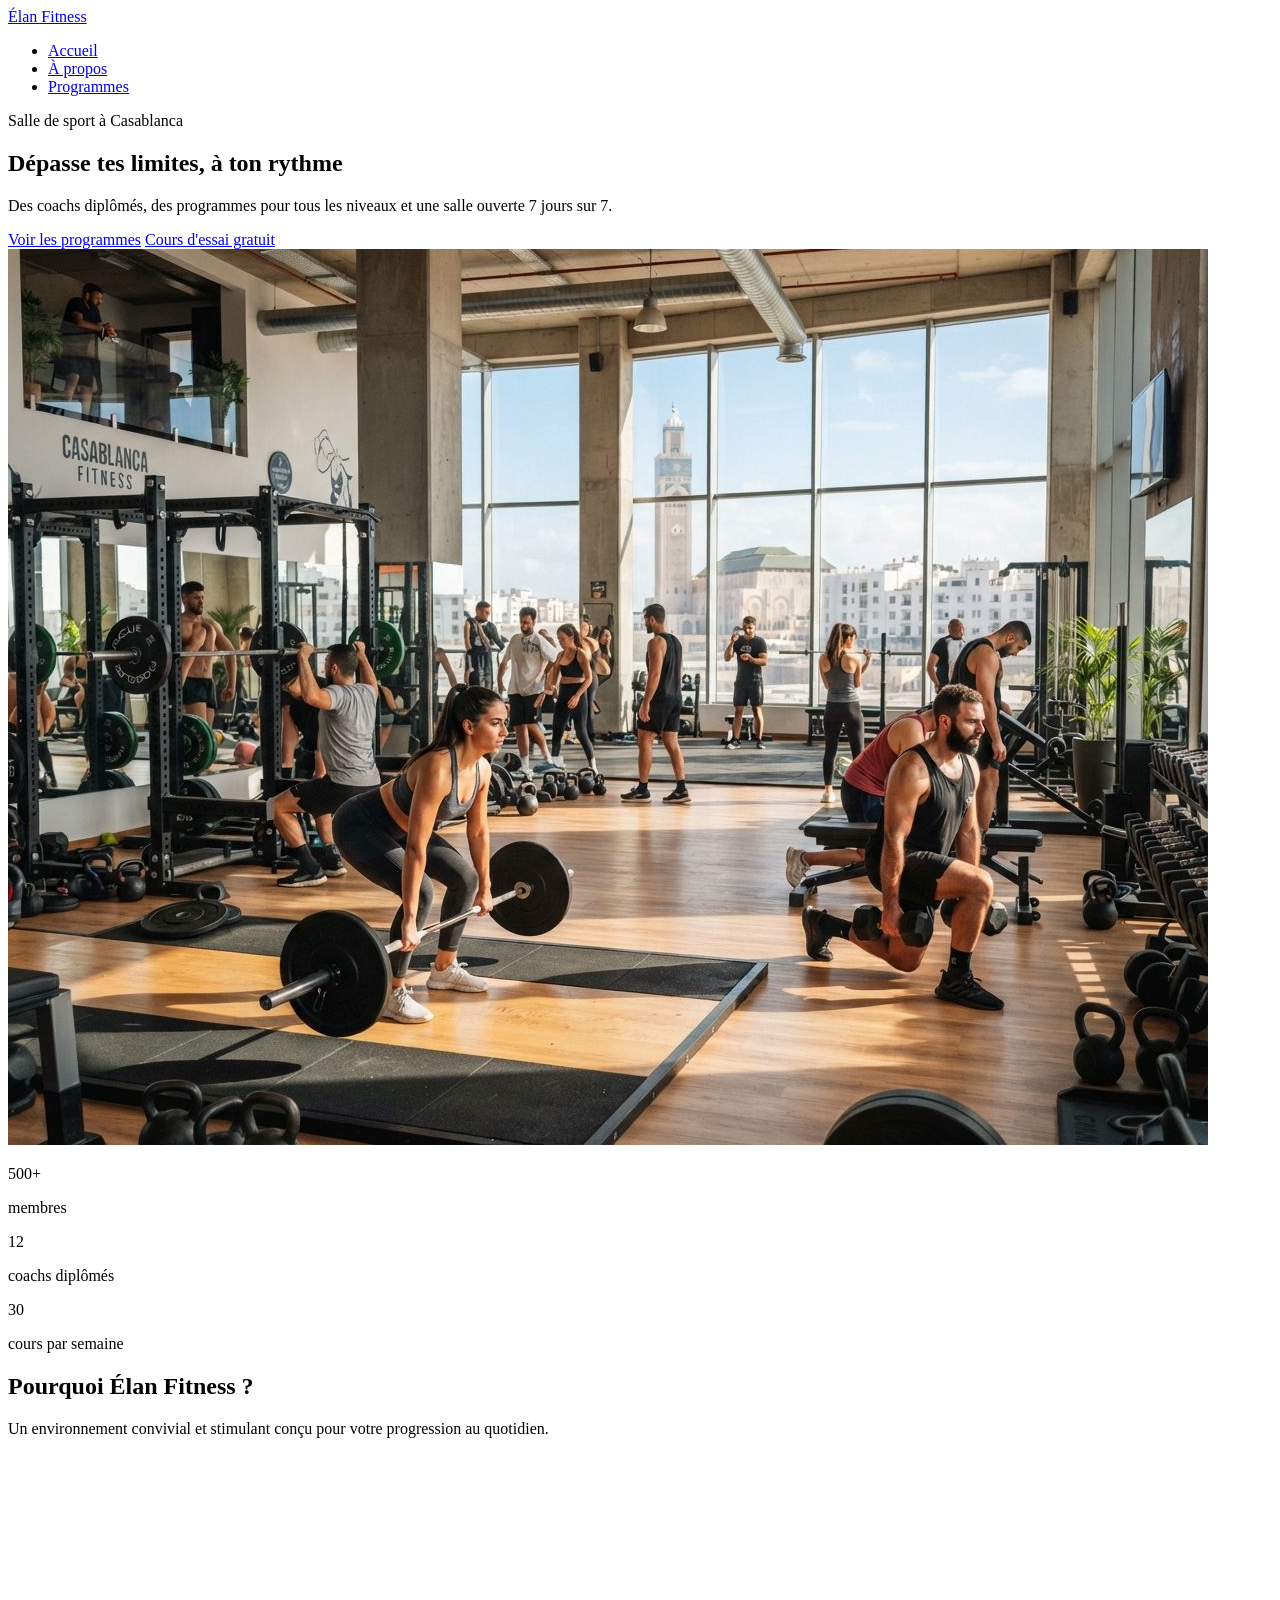
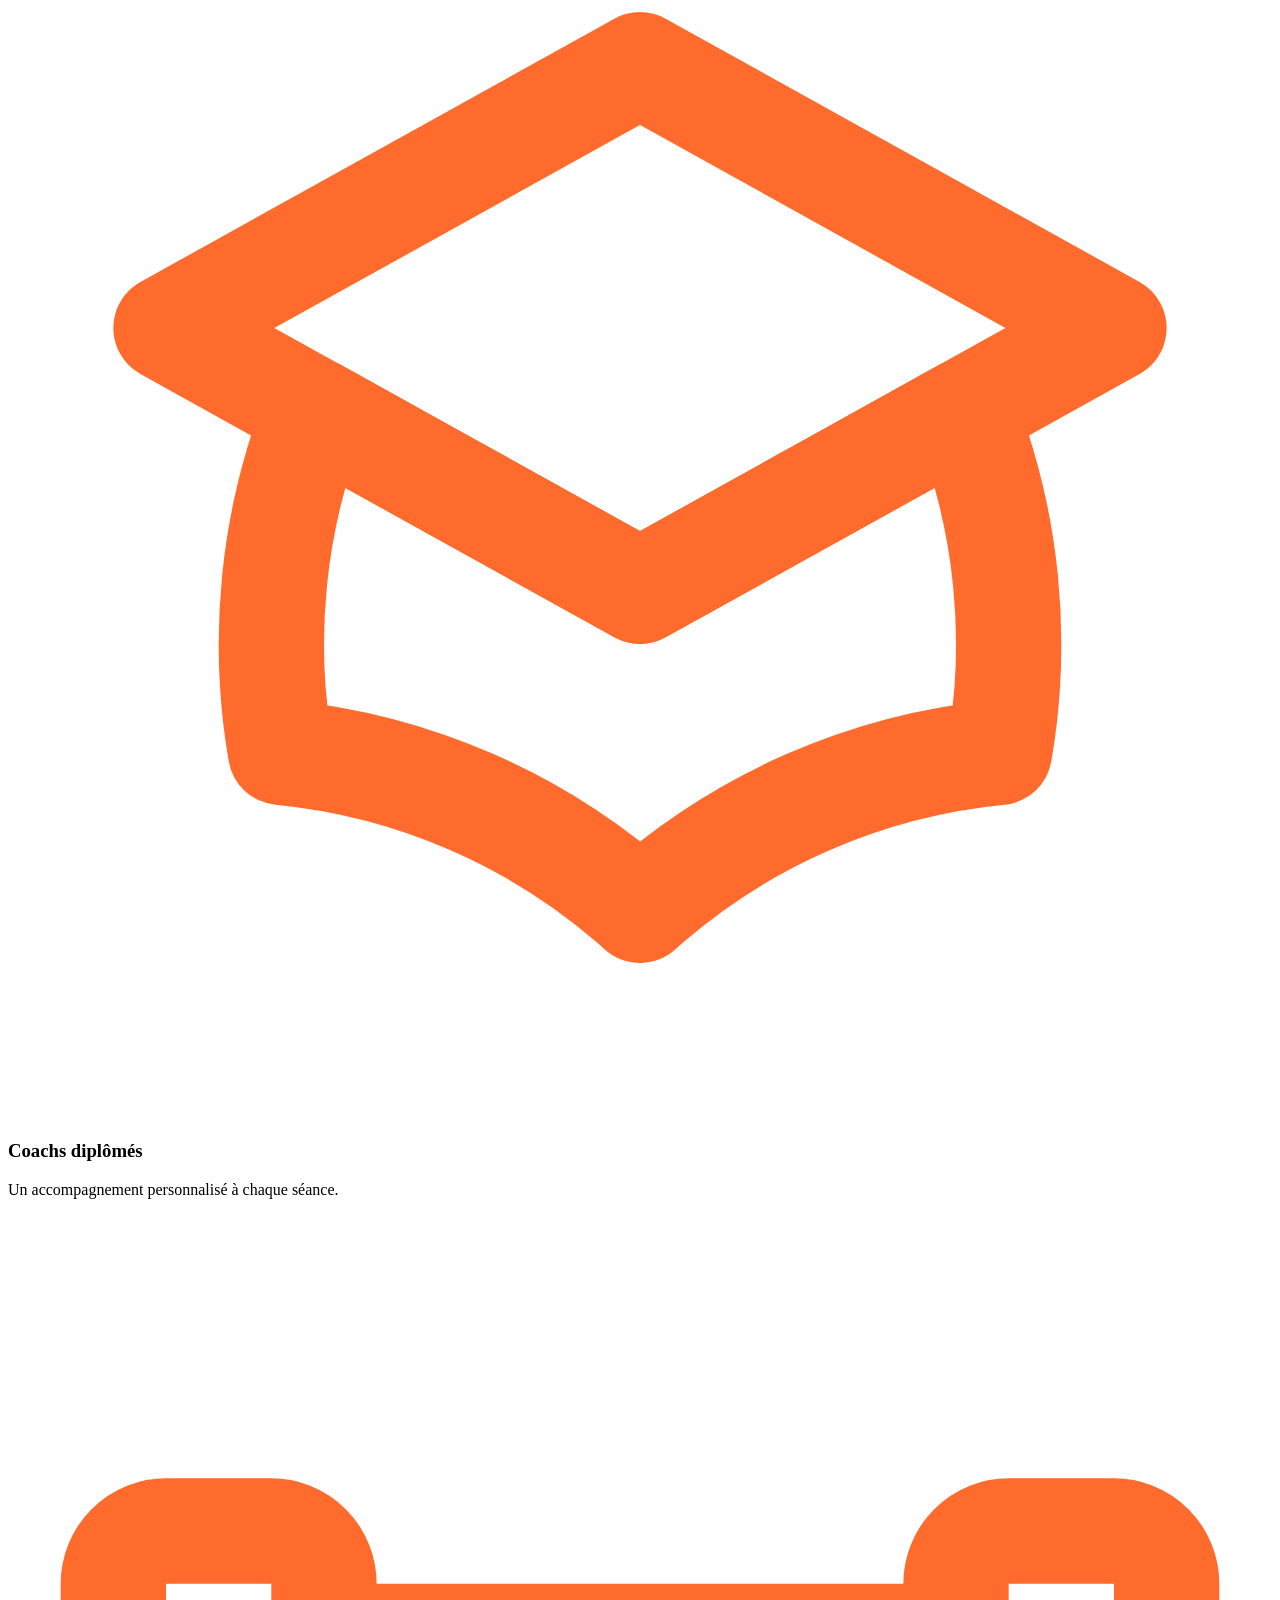
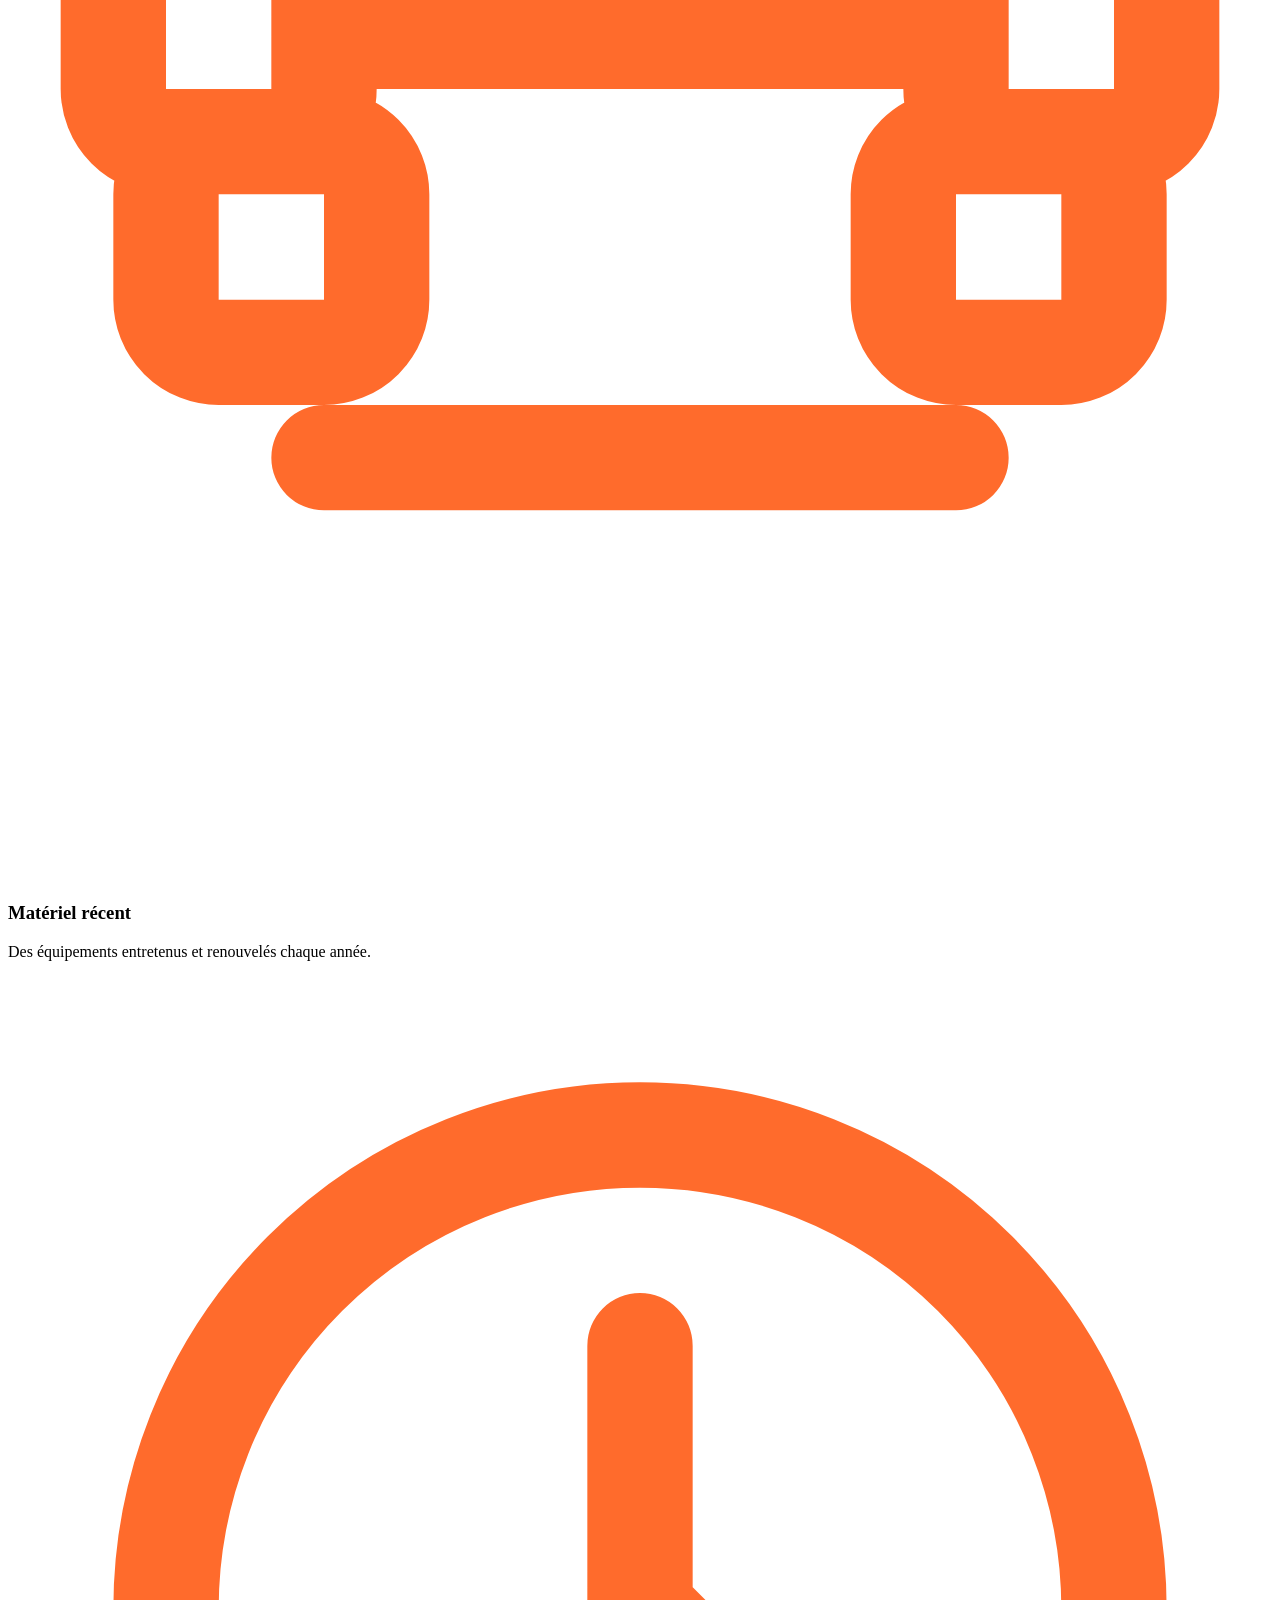
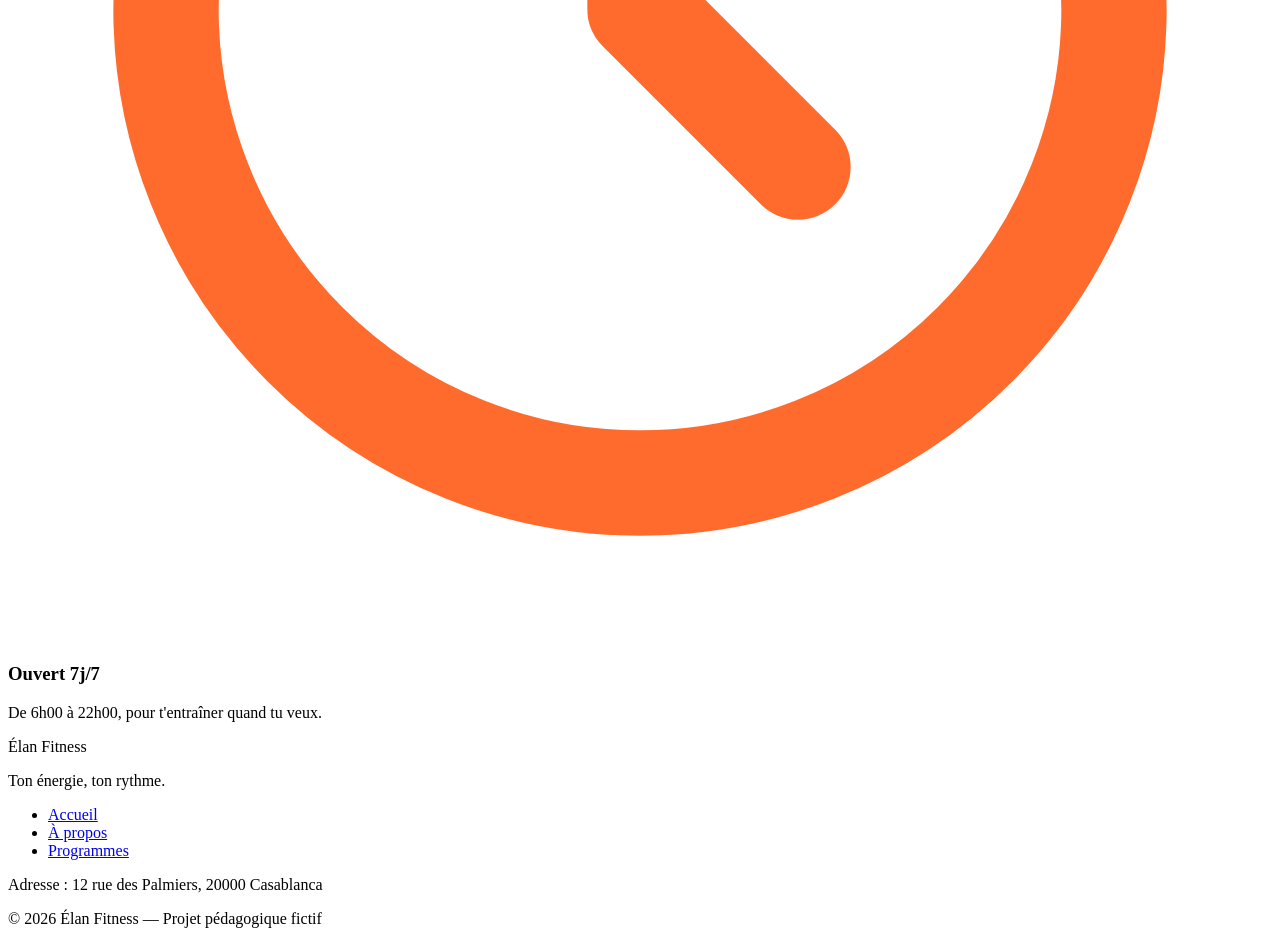
==== elan-fitness/index.html @ a911751b "feat: first push project brief elan-fitness to github" ====
<!DOCTYPE html>
<html lang="fr">

    <head>

        <meta charset="UTF-8">
        <meta name="viewport" content="width=device-width, initial-scale=1">
        <meta name="description" content="Élan Fitness, salle de sport à Casablanca : musculation, yoga, cardio et boxe fitness avec des coachs diplômés. Réservez votre cours d'essai gratuit.">

        <title>Élan Fitness | Salle de sport à Casablanca</title>

        <link rel="preconnect" href="https://fonts.googleapis.com">
        <link rel="preconnect" href="https://fonts.gstatic.com" crossorigin>
        <link href="https://fonts.googleapis.com/css2?family=Inter:wght@400;500;600&family=Poppins:wght@600;700;800&display=swap" rel="stylesheet">

        <link rel="stylesheet" href="style.css">

    </head>

    <body>

        <header class="en-tete">
            <div class="conteneur en-tete-contenu">
                <a href="index.html" class="logo">Élan Fitness</a>

                <nav aria-label="Navigation principale">
                <ul class="menu">
                    <li><a href="index.html" class="lien-actif">Accueil</a></li>
                    <li><a href="about.html">À propos</a></li>
                    <li><a href="programmes.html">Programmes</a></li>
                </ul>
                </nav>
            </div>
        </header>

        <main>

            <section id="accueil" class="hero">
                <div class="conteneur">

                <div class="hero-contenu">
                    <div class="hero-texte">
                    <p class="sur-titre">Salle de sport à Casablanca</p>
                    <h1>Dépasse tes limites, à ton rythme</h1>
                    <p class="hero-description">
                        Des coachs diplômés, des programmes pour tous les niveaux et une salle ouverte 7 jours sur 7.
                    </p>
                    <div class="boutons">
                        <a href="programmes.html" class="bouton bouton-principal">Voir les programmes</a>
                        <a href="#contact" class="bouton bouton-secondaire">Cours d'essai gratuit</a>
                    </div>
                    </div>

                    <img class="hero-image" src="img/hero.jpg" alt="Des personnes s'entraînent dans une salle de sport lumineuse à Casablanca">
                </div>

                <div class="chiffres">
                    <div class="chiffre">
                    <p class="chiffre-nombre">500+</p>
                    <p>membres</p>
                    </div>
                    <div class="chiffre">
                    <p class="chiffre-nombre">12</p>
                    <p>coachs diplômés</p>
                    </div>
                    <div class="chiffre">
                    <p class="chiffre-nombre">30</p>
                    <p>cours par semaine</p>
                    </div>
                </div>

                </div>
            </section>

            <section class="section section-blanche">
                <div class="conteneur">

                <div class="section-titre">
                    <h2>Pourquoi Élan Fitness ?</h2>
                    <p>Un environnement convivial et stimulant conçu pour votre progression au quotidien.</p>
                </div>

                <div class="cartes">
                    <article class="carte carte-avantage">
                    <div class="icone"><img src="img/icone-coach.svg" alt=""></div>
                    <h3>Coachs diplômés</h3>
                    <p>Un accompagnement personnalisé à chaque séance.</p>
                    </article>

                    <article class="carte carte-avantage">
                    <div class="icone"><img src="img/icone-materiel.svg" alt=""></div>
                    <h3>Matériel récent</h3>
                    <p>Des équipements entretenus et renouvelés chaque année.</p>
                    </article>

                    <article class="carte carte-avantage">
                    <div class="icone"><img src="img/icone-horloge.svg" alt=""></div>
                    <h3>Ouvert 7j/7</h3>
                    <p>De 6h00 à 22h00, pour t'entraîner quand tu veux.</p>
                    </article>
                </div>

                </div>
            </section>

        </main>

        <footer class="pied-de-page">
            <div class="conteneur">
    
                <div class="pied-haut">
                    <div>
                        <p class="logo logo-clair">Élan Fitness</p>
                        <p class="slogan">Ton énergie, ton rythme.</p>
                    </div>
    
                    <nav aria-label="Navigation du pied de page">
                        <ul class="menu menu-pied">
                            <li><a href="index.html">Accueil</a></li>
                            <li><a href="about.html">À propos</a></li>
                            <li><a href="programmes.html">Programmes</a></li>
                        </ul>
                    </nav>
                </div>
    
                <div class="pied-bas">
                    <p>Adresse : 12 rue des Palmiers, 20000 Casablanca</p>
                    <p>&copy; 2026 Élan Fitness — Projet pédagogique fictif</p>
                </div>
    
            </div>
        </footer>

    </body>
</html>
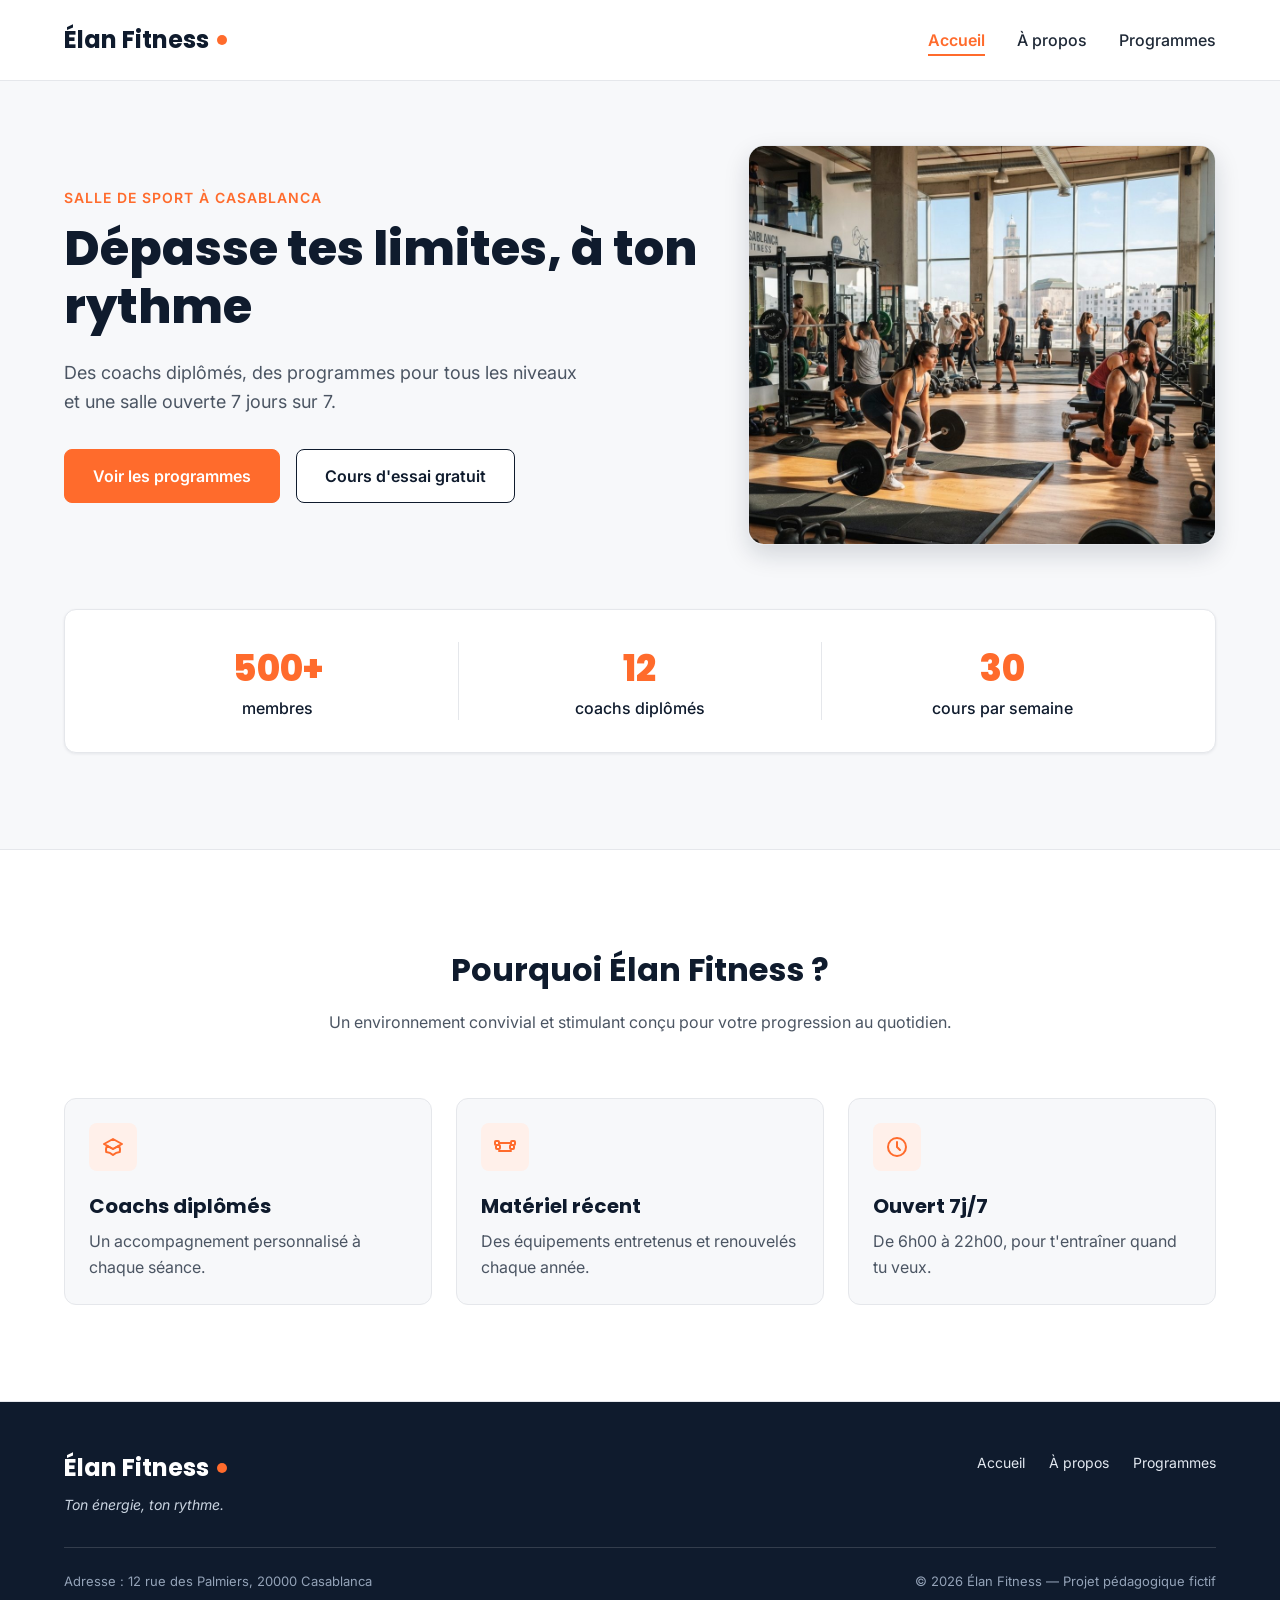
==== commit 96eb58cf: "update: title page on all pages html" ====
--- a/elan-fitness/index.html
+++ b/elan-fitness/index.html
@@ -13,6 +13,8 @@
         <link rel="preconnect" href="https://fonts.gstatic.com" crossorigin>
         <link href="https://fonts.googleapis.com/css2?family=Inter:wght@400;500;600&family=Poppins:wght@600;700;800&display=swap" rel="stylesheet">
 
+        <link rel="shortcut icon" href="img/favico.ico" type="image/x-icon">
+
         <link rel="stylesheet" href="style.css">
 
     </head>
@@ -21,6 +23,7 @@
 
         <header class="en-tete">
             <div class="conteneur en-tete-contenu">
+
                 <a href="index.html" class="logo">Élan Fitness</a>
 
                 <nav aria-label="Navigation principale">
@@ -132,4 +135,5 @@
         </footer>
 
     </body>
+
 </html>
--- a/elan-fitness/style.css
+++ b/elan-fitness/style.css
@@ -0,0 +1,553 @@
+* {
+  box-sizing: border-box;
+  margin: 0;
+  padding: 0;
+}
+
+html {
+  scroll-behavior: smooth;
+}
+
+body {
+  font-family: 'Inter', Arial, sans-serif;
+  font-size: 16px;
+  line-height: 1.5;
+  color: #1F2937;
+  background-color: #F7F8FA;
+}
+
+h1, h2, h3, h4 {
+  font-family: 'Poppins', Arial, sans-serif;
+  color: #0F1B2D;
+}
+
+a {
+  color: inherit;
+  text-decoration: none;
+}
+
+ul {
+  list-style: none;
+}
+
+img {
+  display: block;
+  max-width: 100%;
+}
+
+a:focus-visible,
+button:focus-visible {
+  outline: 3px solid #FF6B2C;
+  outline-offset: 2px;
+}
+
+.conteneur {
+  width: 100%;
+  max-width: 1200px;
+  margin: 0 auto;
+  padding: 0 24px;
+}
+
+.section {
+  padding: 96px 0;
+}
+
+.section-blanche {
+  background-color: #FFFFFF;
+  border-top: 1px solid #E5E7EB;
+  border-bottom: 1px solid #E5E7EB;
+}
+
+.section-titre {
+  max-width: 640px;
+  margin: 0 auto 64px;
+  text-align: center;
+}
+
+.section-titre h2 {
+  font-size: 32px;
+  margin-bottom: 16px;
+}
+
+.section-titre h3 {
+  font-size: 26px;
+  margin-bottom: 12px;
+}
+
+.section-titre p {
+  color: #4B5563;
+}
+
+.img-logo {
+  /* display: flex; */
+  width: 4%;
+  /* padding: 2%; */
+}
+
+.sur-titre {
+  font-size: 14px;
+  font-weight: 600;
+  color: #FF6B2C;
+  text-transform: uppercase;
+  letter-spacing: 1px;
+  margin-bottom: 12px;
+}
+
+.bouton {
+  display: inline-block;
+  padding: 14px 28px;
+  border-radius: 8px;
+  font-size: 16px;
+  font-weight: 600;
+  text-align: center;
+  cursor: pointer;
+}
+
+.bouton-principal {
+  background-color: #FF6B2C;
+  border: 1px solid #FF6B2C;
+  color: #FFFFFF;
+}
+
+.bouton-principal:hover {
+  background-color: #F05817;
+}
+
+.bouton-secondaire {
+  background-color: #FFFFFF;
+  border: 1px solid #0F1B2D;
+  color: #0F1B2D;
+}
+
+.bouton-secondaire:hover {
+  background-color: #F3F4F6;
+}
+
+.cartes {
+  display: flex;
+  gap: 24px;
+}
+
+.carte {
+  flex: 1;
+  background-color: #FFFFFF;
+  border: 1px solid #E5E7EB;
+  border-radius: 12px;
+  box-shadow: 0 1px 3px rgba(15, 27, 45, 0.08);
+}
+
+.icone {
+  width: 48px;
+  height: 48px;
+  background-color: #FFF0EA;
+  border-radius: 8px;
+  display: flex;
+  align-items: center;
+  justify-content: center;
+}
+
+.icone img {
+  width: 24px;
+  height: 24px;
+}
+
+.icone-petite {
+  width: 32px;
+  height: 32px;
+  border-radius: 50%;
+}
+
+.icone-petite img {
+  width: 16px;
+  height: 16px;
+}
+
+.en-tete {
+  position: sticky;
+  top: 0;
+  z-index: 10;
+  background-color: #FFFFFF;
+  border-bottom: 1px solid #E5E7EB;
+}
+
+.en-tete-contenu {
+  height: 80px;
+  display: flex;
+  align-items: center;
+  justify-content: space-between;
+}
+
+.logo {
+  display: flex;
+  align-items: center;
+  font-family: 'Poppins', Arial, sans-serif;
+  font-size: 24px;
+  font-weight: 700;
+  color: #0F1B2D;
+}
+
+.logo::after {
+  content: "";
+  width: 10px;
+  height: 10px;
+  margin-left: 8px;
+  background-color: #FF6B2C;
+  border-radius: 50%;
+}
+
+.menu {
+  display: flex;
+  gap: 32px;
+}
+
+.menu a {
+  font-weight: 500;
+  padding-bottom: 4px;
+  border-bottom: 2px solid transparent;
+}
+
+.menu a:hover {
+  color: #FF6B2C;
+}
+
+.menu .lien-actif {
+  color: #FF6B2C;
+  font-weight: 600;
+  border-bottom-color: #FF6B2C;
+}
+
+.hero {
+  padding: 64px 0 96px;
+}
+
+.hero-contenu {
+  display: flex;
+  align-items: center;
+  gap: 32px;
+}
+
+.hero-texte {
+  flex: 7;
+}
+
+.hero-texte h1 {
+  font-size: 48px;
+  font-weight: 800;
+  line-height: 1.2;
+  margin-bottom: 24px;
+}
+
+.hero-description {
+  max-width: 520px;
+  font-size: 18px;
+  line-height: 1.6;
+  color: #4B5563;
+  margin-bottom: 32px;
+}
+
+.boutons {
+  display: flex;
+  flex-wrap: wrap;
+  gap: 16px;
+}
+
+.hero-image {
+  flex: 5;
+  min-width: 0;
+  height: 400px;
+  object-fit: cover;
+  border-radius: 16px;
+  border: 1px solid #E5E7EB;
+  box-shadow: 0 10px 25px rgba(15, 27, 45, 0.15);
+}
+
+.chiffres {
+  display: flex;
+  margin-top: 64px;
+  padding: 32px;
+  background-color: #FFFFFF;
+  border: 1px solid #E5E7EB;
+  border-radius: 12px;
+  box-shadow: 0 1px 3px rgba(15, 27, 45, 0.08);
+}
+
+.chiffre {
+  flex: 1;
+  text-align: center;
+  font-weight: 500;
+  color: #0F1B2D;
+}
+
+.chiffre + .chiffre {
+  border-left: 1px solid #E5E7EB;
+}
+
+.chiffre-nombre {
+  font-family: 'Poppins', Arial, sans-serif;
+  font-size: 36px;
+  font-weight: 800;
+  color: #FF6B2C;
+}
+
+.carte-avantage {
+  padding: 24px;
+  background-color: #F7F8FA;
+  box-shadow: none;
+}
+
+.carte-avantage .icone {
+  margin-bottom: 20px;
+}
+
+.carte-avantage h3 {
+  font-size: 20px;
+  margin-bottom: 8px;
+}
+
+.carte-avantage p {
+  color: #4B5563;
+  line-height: 1.6;
+}
+
+.apropos-contenu {
+  display: flex;
+  align-items: center;
+  gap: 64px;
+}
+
+.apropos-texte {
+  flex: 7;
+}
+
+.apropos-texte h2 {
+  font-size: 36px;
+  line-height: 1.2;
+  margin-bottom: 20px;
+}
+
+.apropos-texte p {
+  color: #4B5563;
+  line-height: 1.7;
+  margin-bottom: 16px;
+}
+
+.valeurs {
+  display: flex;
+  gap: 16px;
+  margin-top: 32px;
+}
+
+.valeur {
+  flex: 1;
+  display: flex;
+  align-items: center;
+  gap: 12px;
+  padding: 12px 16px;
+  background-color: #FFFFFF;
+  border: 1px solid #E5E7EB;
+  border-radius: 12px;
+  font-family: 'Poppins', Arial, sans-serif;
+  font-size: 14px;
+  font-weight: 600;
+  color: #0F1B2D;
+}
+
+.apropos-image {
+  flex: 5;
+  min-width: 0;
+  height: 360px;
+  object-fit: cover;
+  border-radius: 16px;
+  box-shadow: 0 10px 25px rgba(15, 27, 45, 0.15);
+}
+
+.carte-programme {
+  display: flex;
+  flex-direction: column;
+  overflow: hidden;
+}
+
+.carte-programme > img {
+  width: 100%;
+  height: 200px;
+  object-fit: cover;
+}
+
+.programme-corps {
+  flex: 1;
+  display: flex;
+  flex-direction: column;
+  padding: 20px;
+}
+
+.programme-corps h3 {
+  font-size: 20px;
+  margin-bottom: 8px;
+}
+
+.programme-corps p {
+  font-size: 15px;
+  color: #4B5563;
+}
+
+.etiquette {
+  align-self: flex-start;
+  padding: 4px 10px;
+  margin-bottom: 12px;
+  border-radius: 6px;
+  font-size: 12px;
+  font-weight: 600;
+}
+
+.etiquette-orange {
+  background-color: #FFEDE5;
+  color: #C2410C;
+}
+
+.etiquette-bleue {
+  background-color: #DBEAFE;
+  color: #1D4ED8;
+}
+
+.etiquette-verte {
+  background-color: #D1FAE5;
+  color: #047857;
+}
+
+.programme-corps .duree {
+  display: flex;
+  align-items: center;
+  gap: 8px;
+  margin-top: auto;
+  padding-top: 16px;
+  border-top: 1px solid #E5E7EB;
+  font-size: 13px;
+  font-weight: 600;
+  color: #0F1B2D;
+}
+
+.programme-corps h3 + p {
+  margin-bottom: 16px;
+}
+
+.duree img {
+  width: 16px;
+  height: 16px;
+}
+
+.formules {
+  margin-top: 96px;
+}
+
+.formule {
+  position: relative;
+  display: flex;
+  flex-direction: column;
+  padding: 28px;
+}
+
+.formule h4 {
+  font-size: 20px;
+}
+
+.prix {
+  margin: 8px 0 16px;
+  font-family: 'Poppins', Arial, sans-serif;
+  font-size: 30px;
+  font-weight: 800;
+  color: #FF6B2C;
+}
+
+.prix span {
+  font-family: 'Inter', Arial, sans-serif;
+  font-size: 16px;
+  font-weight: 500;
+  color: #4B5563;
+}
+
+.prix-note {
+  margin: -8px 0 16px;
+  font-size: 13px;
+  color: #4B5563;
+}
+
+.formule-liste {
+  flex: 1;
+  margin-bottom: 24px;
+}
+
+.formule-liste li {
+  padding-left: 28px;
+  margin-bottom: 12px;
+  font-size: 15px;
+  background-image: url('img/icone-check.svg');
+  background-repeat: no-repeat;
+  background-position: left center;
+  background-size: 16px;
+}
+
+.formule .bouton {
+  display: block;
+}
+
+.formule-populaire {
+  border: 2px solid #FF6B2C;
+  box-shadow: 0 10px 25px rgba(255, 107, 44, 0.2);
+}
+
+.badge-populaire {
+  position: absolute;
+  top: -14px;
+  left: 50%;
+  transform: translateX(-50%);
+  padding: 4px 14px;
+  background-color: #FF6B2C;
+  border-radius: 999px;
+  font-size: 12px;
+  font-weight: 700;
+  text-transform: uppercase;
+  color: #FFFFFF;
+}
+
+.pied-de-page {
+  padding: 48px 0 32px;
+  background-color: #0F1B2D;
+  color: #FFFFFF;
+}
+
+.pied-haut {
+  display: flex;
+  justify-content: space-between;
+  align-items: flex-start;
+  padding-bottom: 32px;
+  border-bottom: 1px solid rgba(255, 255, 255, 0.15);
+}
+
+.logo-clair {
+  color: #FFFFFF;
+}
+
+.slogan {
+  margin-top: 8px;
+  font-size: 14px;
+  font-style: italic;
+  color: #CBD5E1;
+}
+
+.menu-pied {
+  gap: 24px;
+}
+
+.menu-pied a {
+  font-size: 14px;
+  font-weight: 400;
+  color: #E2E8F0;
+}
+
+.pied-bas {
+  display: flex;
+  justify-content: space-between;
+  margin-top: 24px;
+  font-size: 13px;
+  color: #94A3B8;
+}
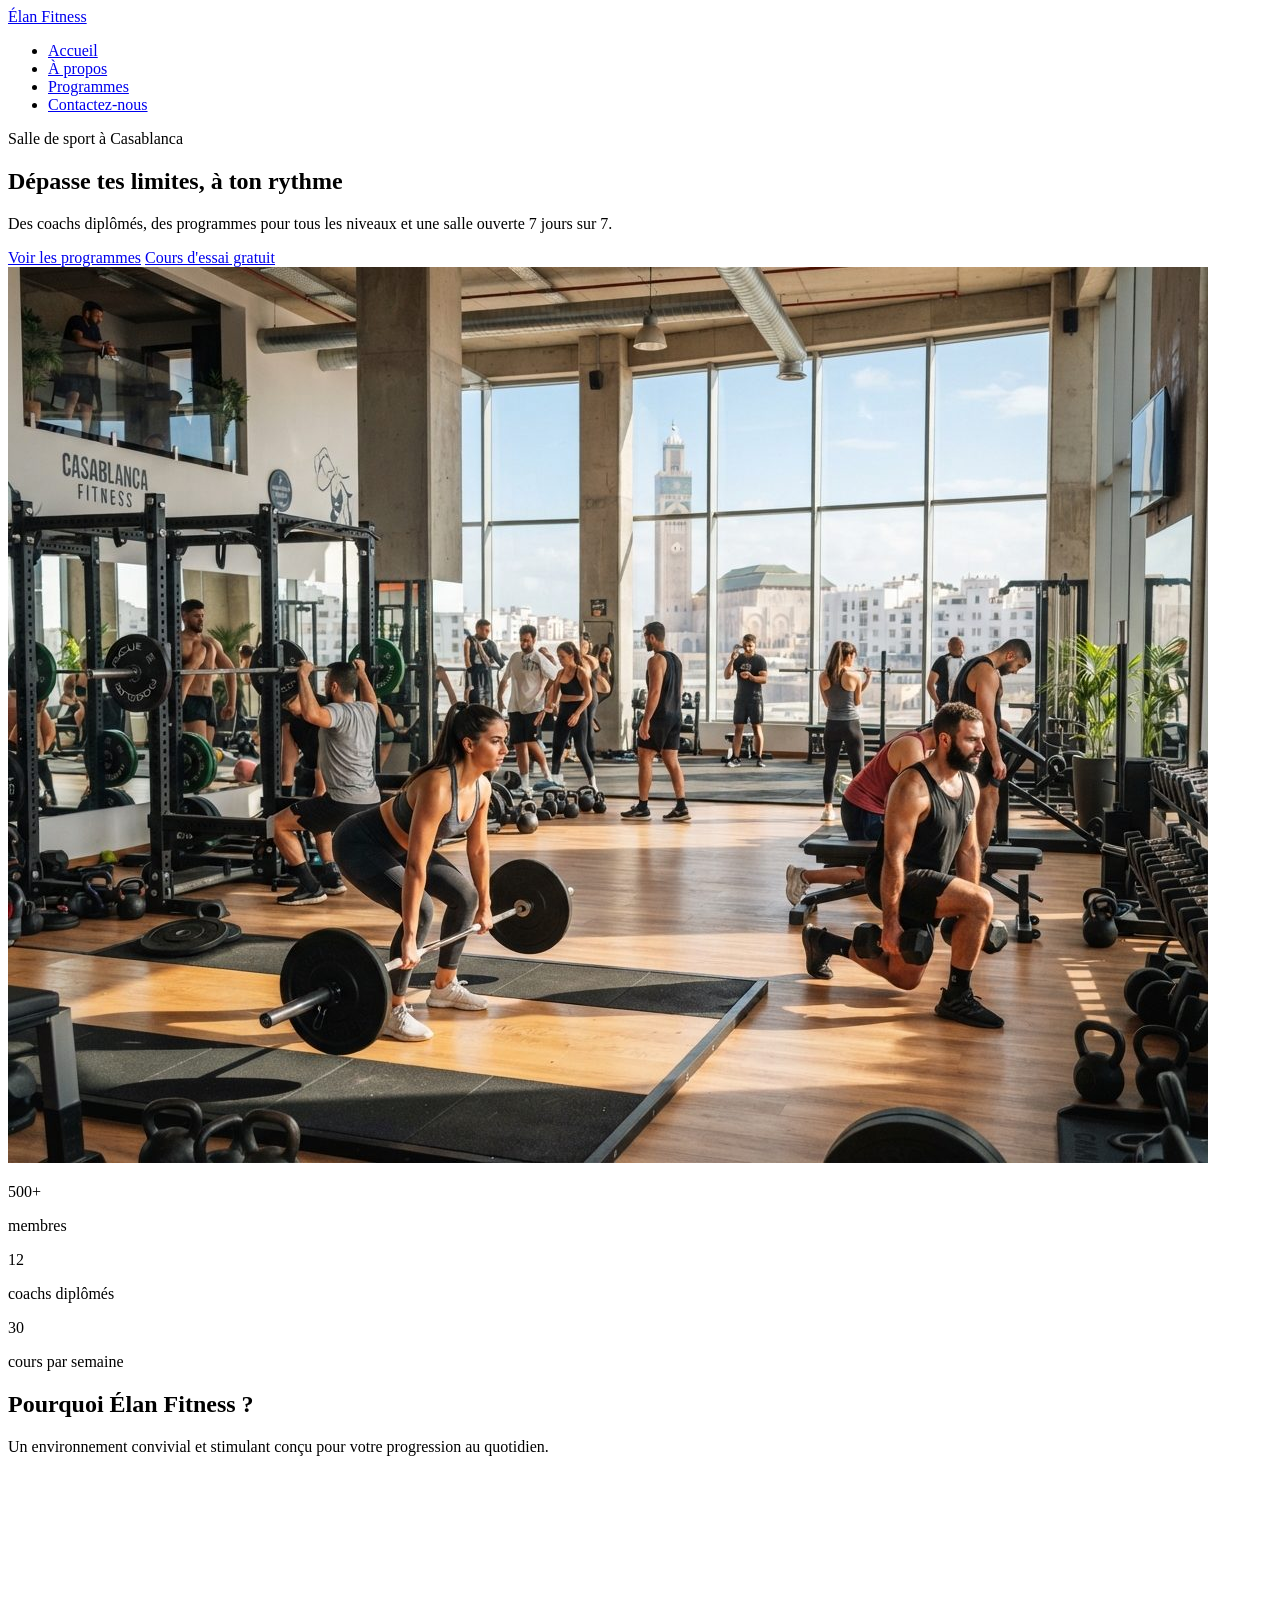
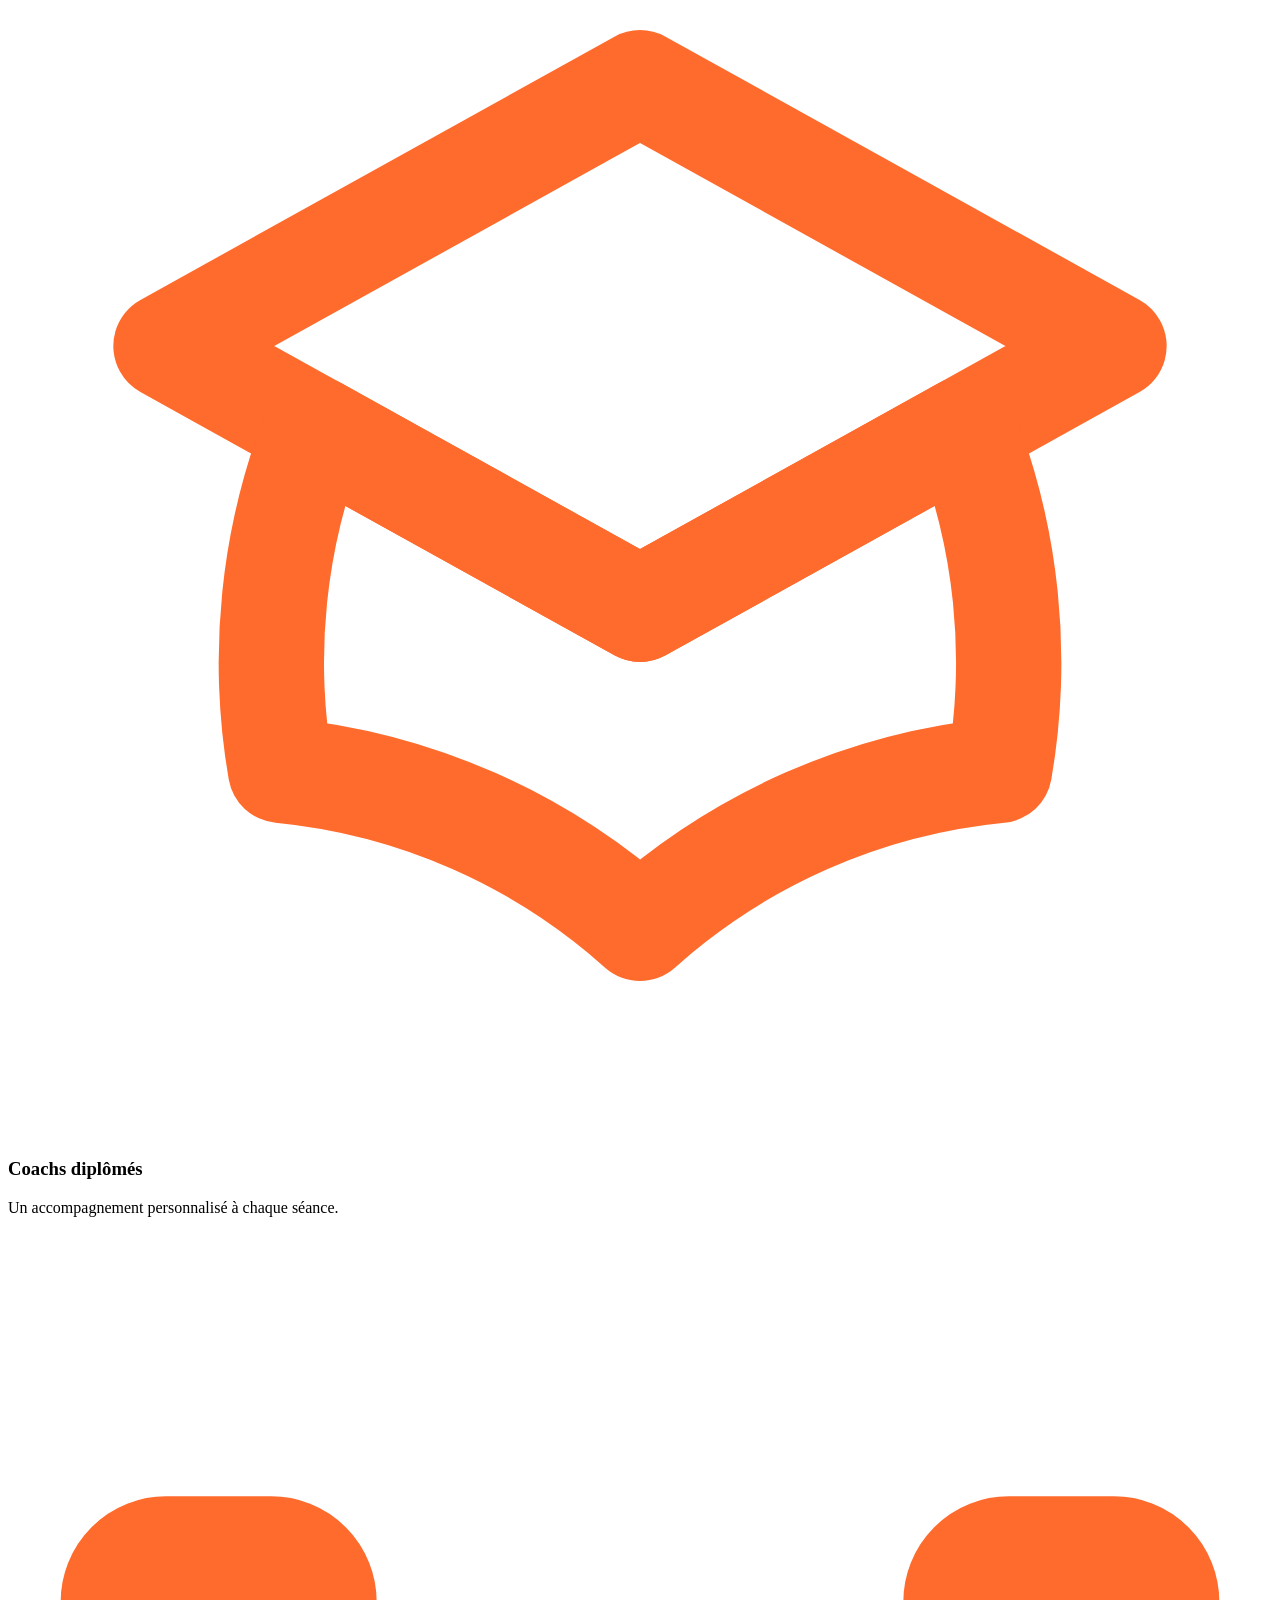
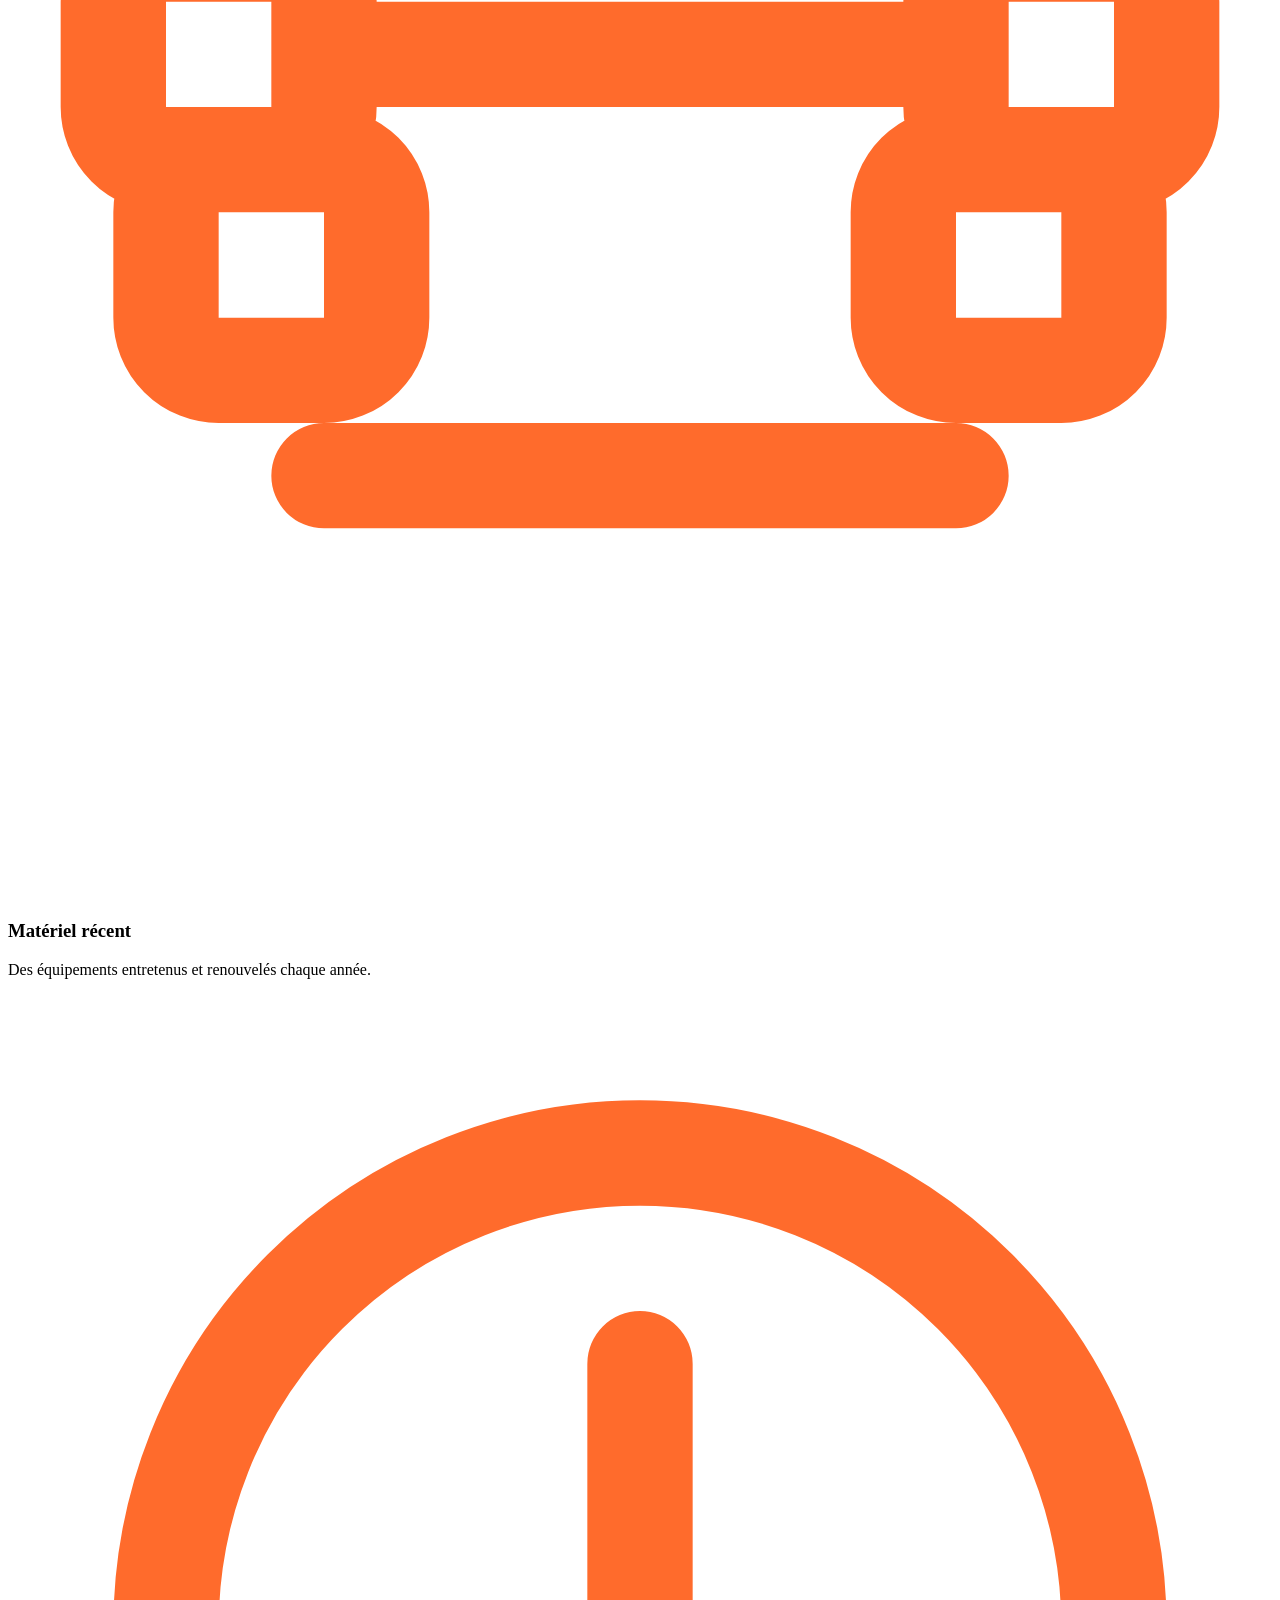
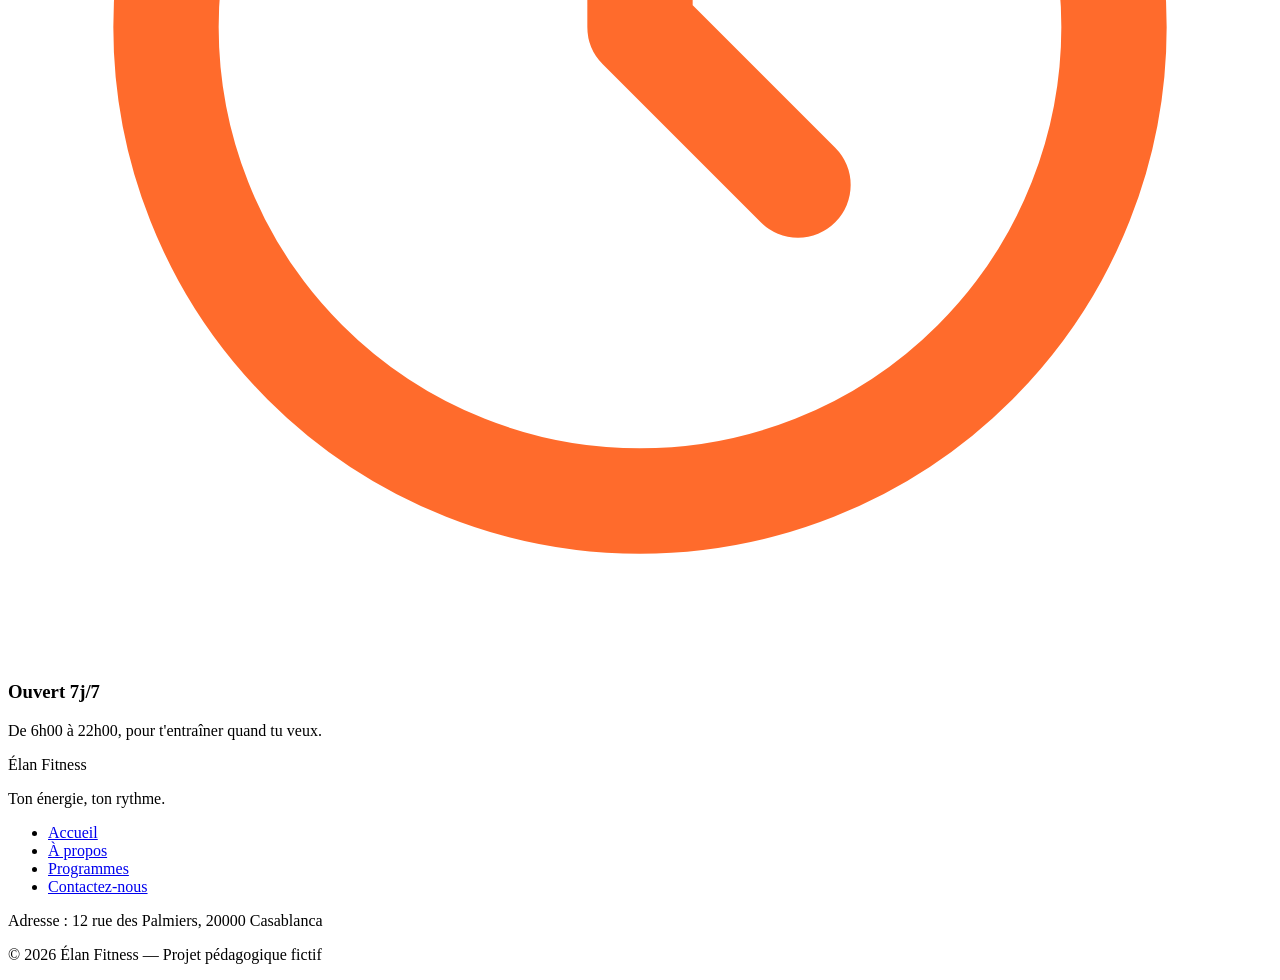
==== commit 0f065eb1: "feat: add contact page html with custom css" ====
--- a/elan-fitness/index.html
+++ b/elan-fitness/index.html
@@ -31,6 +31,7 @@
                     <li><a href="index.html" class="lien-actif">Accueil</a></li>
                     <li><a href="about.html">À propos</a></li>
                     <li><a href="programmes.html">Programmes</a></li>
+                    <li><a href="contact/contact.html">Contactez-nous</a></li>
                 </ul>
                 </nav>
             </div>
@@ -50,7 +51,7 @@
                     </p>
                     <div class="boutons">
                         <a href="programmes.html" class="bouton bouton-principal">Voir les programmes</a>
-                        <a href="#contact" class="bouton bouton-secondaire">Cours d'essai gratuit</a>
+                        <a href="contact/contact.html" class="bouton bouton-secondaire">Cours d'essai gratuit</a>
                     </div>
                     </div>
 
@@ -122,6 +123,7 @@
                             <li><a href="index.html">Accueil</a></li>
                             <li><a href="about.html">À propos</a></li>
                             <li><a href="programmes.html">Programmes</a></li>
+                            <li><a href="contact/contact.html">Contactez-nous</a></li>
                         </ul>
                     </nav>
                 </div>
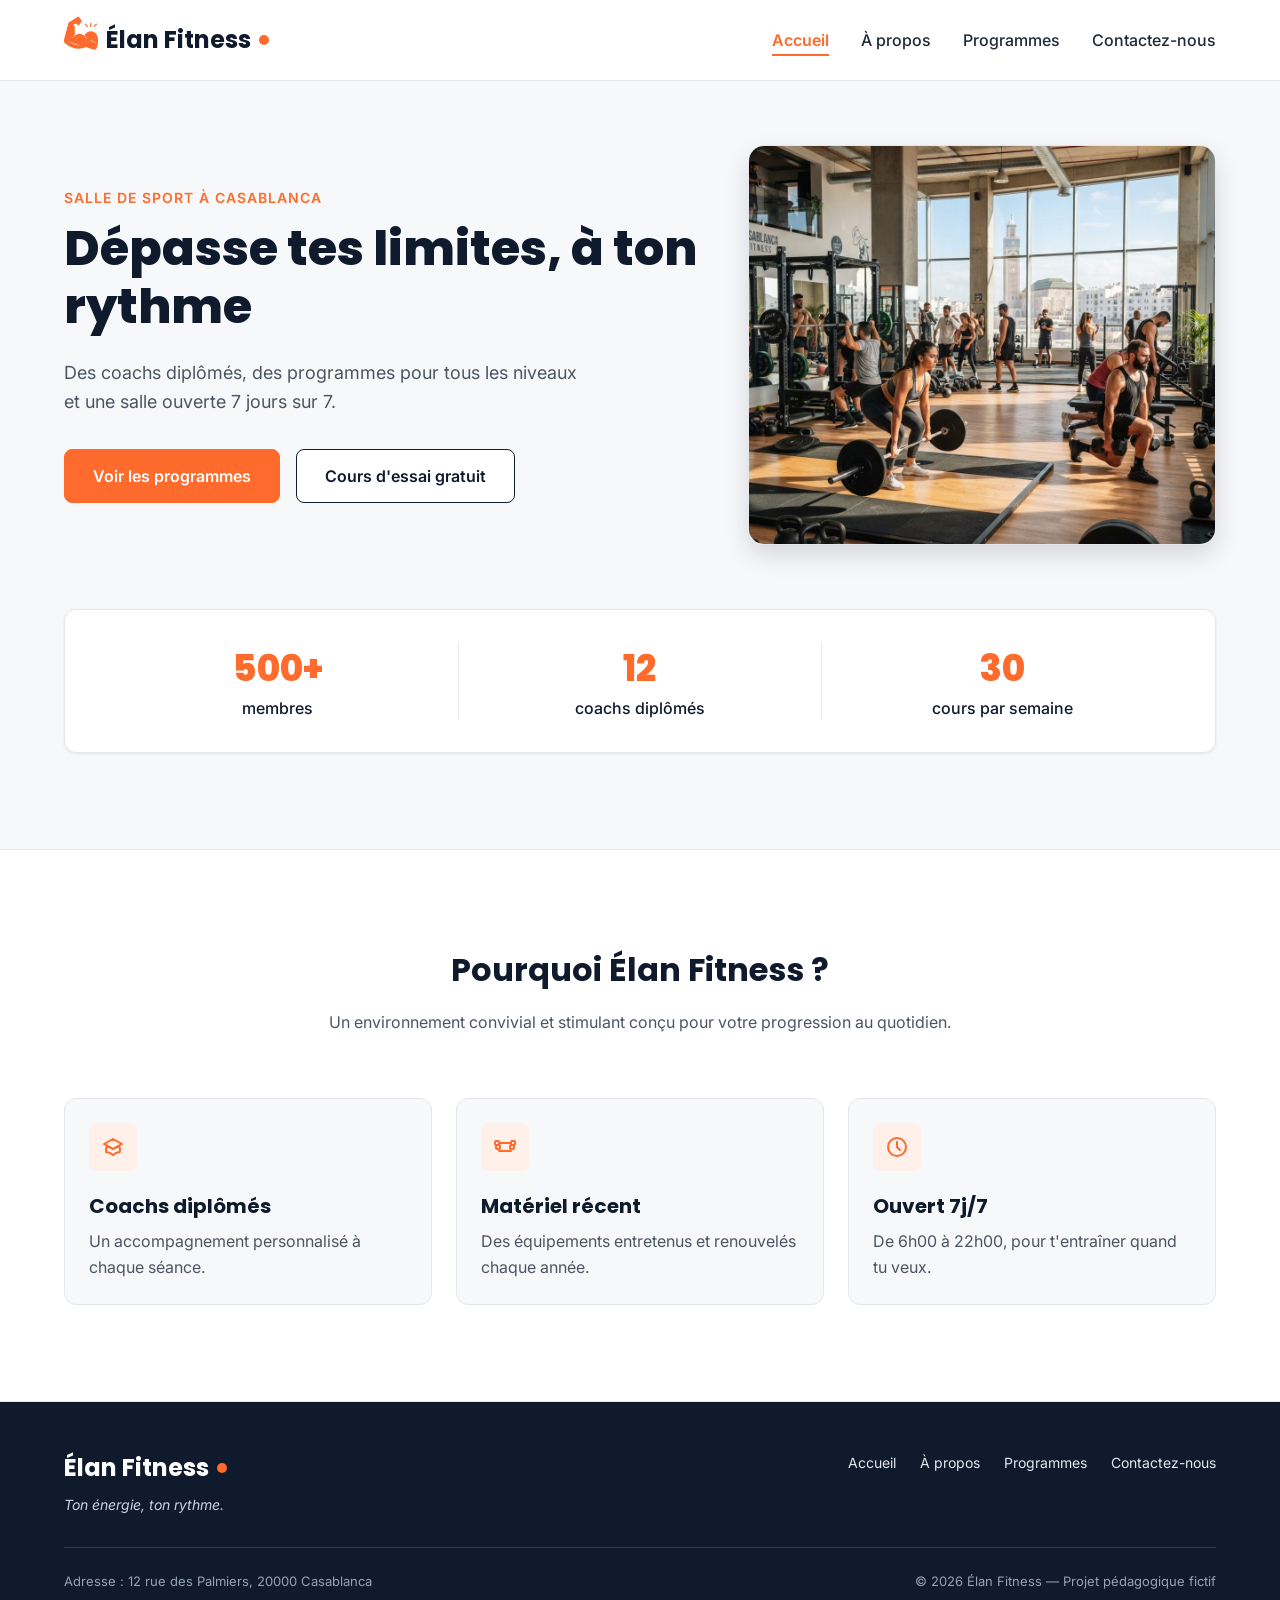
==== commit 805810f5: "feat: contact pages and design with optimazation  - complete design html,css contact page  - add log" ====
--- a/elan-fitness/index.html
+++ b/elan-fitness/index.html
@@ -24,7 +24,10 @@
         <header class="en-tete">
             <div class="conteneur en-tete-contenu">
 
-                <a href="index.html" class="logo">Élan Fitness</a>
+                <a href="index.html" class="logo">
+                    <img class="logo-img" src="img/logo.png" alt="">
+                    Élan Fitness
+                </a>
 
                 <nav aria-label="Navigation principale">
                 <ul class="menu">
@@ -79,30 +82,30 @@
             <section class="section section-blanche">
                 <div class="conteneur">
 
-                <div class="section-titre">
-                    <h2>Pourquoi Élan Fitness ?</h2>
-                    <p>Un environnement convivial et stimulant conçu pour votre progression au quotidien.</p>
-                </div>
+                    <div class="section-titre">
+                        <h2>Pourquoi Élan Fitness ?</h2>
+                        <p>Un environnement convivial et stimulant conçu pour votre progression au quotidien.</p>
+                    </div>
 
-                <div class="cartes">
-                    <article class="carte carte-avantage">
-                    <div class="icone"><img src="img/icone-coach.svg" alt=""></div>
-                    <h3>Coachs diplômés</h3>
-                    <p>Un accompagnement personnalisé à chaque séance.</p>
-                    </article>
+                    <div class="cartes">
+                        <article class="carte carte-avantage">
+                            <div class="icone"><img src="img/icone-coach.svg" alt=""></div>
+                            <h3>Coachs diplômés</h3>
+                            <p>Un accompagnement personnalisé à chaque séance.</p>
+                        </article>
 
-                    <article class="carte carte-avantage">
-                    <div class="icone"><img src="img/icone-materiel.svg" alt=""></div>
-                    <h3>Matériel récent</h3>
-                    <p>Des équipements entretenus et renouvelés chaque année.</p>
-                    </article>
+                        <article class="carte carte-avantage">
+                            <div class="icone"><img src="img/icone-materiel.svg" alt=""></div>
+                            <h3>Matériel récent</h3>
+                            <p>Des équipements entretenus et renouvelés chaque année.</p>
+                        </article>
 
-                    <article class="carte carte-avantage">
-                    <div class="icone"><img src="img/icone-horloge.svg" alt=""></div>
-                    <h3>Ouvert 7j/7</h3>
-                    <p>De 6h00 à 22h00, pour t'entraîner quand tu veux.</p>
-                    </article>
-                </div>
+                        <article class="carte carte-avantage">
+                            <div class="icone"><img src="img/icone-horloge.svg" alt=""></div>
+                            <h3>Ouvert 7j/7</h3>
+                            <p>De 6h00 à 22h00, pour t'entraîner quand tu veux.</p>
+                        </article>
+                    </div>
 
                 </div>
             </section>
--- a/elan-fitness/style.css
+++ b/elan-fitness/style.css
@@ -0,0 +1,663 @@
+* {
+    box-sizing: border-box;
+    margin: 0;
+    padding: 0;
+}
+
+html {
+    scroll-behavior: smooth;
+}
+
+body {
+    font-family: 'Inter', Arial, sans-serif;
+    font-size: 16px;
+    line-height: 1.5;
+    color: #1F2937;
+    background-color: #F7F8FA;
+    display: flex;
+    flex-direction: column;
+    min-height: 100vh;
+    margin: 0;
+}
+
+main {
+    flex: 1;
+}
+
+h1, h2, h3, h4 {
+  font-family: 'Poppins', Arial, sans-serif;
+  color: #0F1B2D;
+}
+
+a {
+  color: inherit;
+  text-decoration: none;
+}
+
+ul {
+  list-style: none;
+}
+
+img {
+  display: block;
+  max-width: 100%;
+}
+
+a:focus-visible,
+button:focus-visible {
+  outline: 3px solid #FF6B2C;
+  outline-offset: 2px;
+}
+
+.conteneur {
+  width: 100%;
+  max-width: 1200px;
+  margin: 0 auto;
+  padding: 0 24px;
+}
+
+.section {
+  padding: 96px 0;
+}
+
+.section-blanche {
+  background-color: #FFFFFF;
+  border-top: 1px solid #E5E7EB;
+  border-bottom: 1px solid #E5E7EB;
+}
+
+.section-titre {
+  max-width: 640px;
+  margin: 0 auto 64px;
+  text-align: center;
+}
+
+.section-titre h2 {
+  font-size: 32px;
+  margin-bottom: 16px;
+}
+
+.section-titre h3 {
+  font-size: 26px;
+  margin-bottom: 12px;
+}
+
+.section-titre p {
+  color: #4B5563;
+}
+
+.sur-titre {
+  font-size: 14px;
+  font-weight: 600;
+  color: #FF6B2C;
+  text-transform: uppercase;
+  letter-spacing: 1px;
+  margin-bottom: 12px;
+}
+
+.bouton {
+  display: inline-block;
+  padding: 14px 28px;
+  border-radius: 8px;
+  font-size: 16px;
+  font-weight: 600;
+  text-align: center;
+  cursor: pointer;
+  transition: background-color 0.2s ease, border-color 0.2s ease;
+}
+
+.bouton-principal {
+  background-color: #FF6B2C;
+  border: 1px solid #FF6B2C;
+  color: #FFFFFF;
+}
+
+.bouton-principal:hover {
+  background-color: #F05817;
+}
+
+.bouton-secondaire {
+  background-color: #FFFFFF;
+  border: 1px solid #0F1B2D;
+  color: #0F1B2D;
+}
+
+.bouton-secondaire:hover {
+  background-color: #F3F4F6;
+}
+
+.cartes {
+  display: flex;
+  gap: 24px;
+}
+
+.carte {
+  flex: 1;
+  background-color: #FFFFFF;
+  border: 1px solid #E5E7EB;
+  border-radius: 12px;
+  box-shadow: 0 1px 3px rgba(15, 27, 45, 0.08);
+}
+
+.icone {
+  width: 48px;
+  height: 48px;
+  background-color: #FFF0EA;
+  border-radius: 8px;
+  display: flex;
+  align-items: center;
+  justify-content: center;
+}
+
+.icone img {
+  width: 24px;
+  height: 24px;
+}
+
+.icone-petite {
+  width: 32px;
+  height: 32px;
+  border-radius: 50%;
+}
+
+.icone-petite img {
+  width: 16px;
+  height: 16px;
+}
+
+.en-tete {
+  position: sticky;
+  top: 0;
+  z-index: 10;
+  background-color: #FFFFFF;
+  border-bottom: 1px solid #E5E7EB;
+}
+
+.en-tete-contenu {
+  height: 80px;
+  display: flex;
+  align-items: center;
+  justify-content: space-between;
+}
+
+.logo {
+  display: flex;
+  align-items: center;
+  font-family: 'Poppins', Arial, sans-serif;
+  font-size: 24px;
+  font-weight: 700;
+  color: #0F1B2D;
+}
+
+.logo-img {
+    width: 42px;
+    padding-right: 8px;
+    padding-bottom: 14px;
+}
+
+.logo::after {
+  content: "";
+  width: 10px;
+  height: 10px;
+  margin-left: 8px;
+  background-color: #FF6B2C;
+  border-radius: 50%;
+}
+
+.menu {
+  display: flex;
+  gap: 32px;
+}
+
+.menu a {
+  font-weight: 500;
+  padding-bottom: 4px;
+  border-bottom: 2px solid transparent;
+}
+
+.menu a:hover {
+  color: #FF6B2C;
+}
+
+.menu .lien-actif {
+  color: #FF6B2C;
+  font-weight: 600;
+  border-bottom-color: #FF6B2C;
+}
+
+.hero {
+  padding: 64px 0 96px;
+}
+
+.hero-contenu {
+  display: flex;
+  align-items: center;
+  gap: 32px;
+}
+
+.hero-texte {
+  flex: 7;
+}
+
+.hero-texte h1 {
+  font-size: 48px;
+  font-weight: 800;
+  line-height: 1.2;
+  margin-bottom: 24px;
+}
+
+.hero-description {
+  max-width: 520px;
+  font-size: 18px;
+  line-height: 1.6;
+  color: #4B5563;
+  margin-bottom: 32px;
+}
+
+.boutons {
+  display: flex;
+  flex-wrap: wrap;
+  gap: 16px;
+}
+
+.hero-image {
+  flex: 5;
+  min-width: 0;
+  height: 400px;
+  object-fit: cover;
+  border-radius: 16px;
+  border: 1px solid #E5E7EB;
+  box-shadow: 0 10px 25px rgba(15, 27, 45, 0.15);
+}
+
+.chiffres {
+  display: flex;
+  margin-top: 64px;
+  padding: 32px;
+  background-color: #FFFFFF;
+  border: 1px solid #E5E7EB;
+  border-radius: 12px;
+  box-shadow: 0 1px 3px rgba(15, 27, 45, 0.08);
+}
+
+.chiffre {
+  flex: 1;
+  text-align: center;
+  font-weight: 500;
+  color: #0F1B2D;
+}
+
+.chiffre + .chiffre {
+  border-left: 1px solid #E5E7EB;
+}
+
+.chiffre-nombre {
+  font-family: 'Poppins', Arial, sans-serif;
+  font-size: 36px;
+  font-weight: 800;
+  color: #FF6B2C;
+}
+
+.carte-avantage {
+  padding: 24px;
+  background-color: #F7F8FA;
+  box-shadow: none;
+}
+
+.carte-avantage .icone {
+  margin-bottom: 20px;
+}
+
+.carte-avantage h3 {
+  font-size: 20px;
+  margin-bottom: 8px;
+}
+
+.carte-avantage p {
+  color: #4B5563;
+  line-height: 1.6;
+}
+
+.apropos-contenu {
+  display: flex;
+  align-items: center;
+  gap: 64px;
+}
+
+.apropos-texte {
+  flex: 7;
+}
+
+.apropos-texte h2 {
+  font-size: 36px;
+  line-height: 1.2;
+  margin-bottom: 20px;
+}
+
+.apropos-texte p {
+  color: #4B5563;
+  line-height: 1.7;
+  margin-bottom: 16px;
+}
+
+.valeurs {
+  display: flex;
+  gap: 16px;
+  margin-top: 32px;
+}
+
+.valeur {
+  flex: 1;
+  display: flex;
+  align-items: center;
+  gap: 12px;
+  padding: 12px 16px;
+  background-color: #FFFFFF;
+  border: 1px solid #E5E7EB;
+  border-radius: 12px;
+  font-family: 'Poppins', Arial, sans-serif;
+  font-size: 14px;
+  font-weight: 600;
+  color: #0F1B2D;
+}
+
+.apropos-image {
+  flex: 5;
+  min-width: 0;
+  height: 360px;
+  object-fit: cover;
+  border-radius: 16px;
+  box-shadow: 0 10px 25px rgba(15, 27, 45, 0.15);
+}
+
+.carte-programme {
+  display: flex;
+  flex-direction: column;
+  overflow: hidden;
+}
+
+.carte-programme > img {
+  width: 100%;
+  height: 200px;
+  object-fit: cover;
+}
+
+.programme-corps {
+  flex: 1;
+  display: flex;
+  flex-direction: column;
+  padding: 20px;
+}
+
+.programme-corps h3 {
+  font-size: 20px;
+  margin-bottom: 8px;
+}
+
+.programme-corps p {
+  font-size: 15px;
+  color: #4B5563;
+}
+
+.etiquette {
+  align-self: flex-start;
+  padding: 4px 10px;
+  margin-bottom: 12px;
+  border-radius: 6px;
+  font-size: 12px;
+  font-weight: 600;
+}
+
+.etiquette-orange {
+  background-color: #FFEDE5;
+  color: #C2410C;
+}
+
+.etiquette-bleue {
+  background-color: #DBEAFE;
+  color: #1D4ED8;
+}
+
+.etiquette-verte {
+  background-color: #D1FAE5;
+  color: #047857;
+}
+
+.programme-corps .duree {
+  display: flex;
+  align-items: center;
+  gap: 8px;
+  margin-top: auto;
+  padding-top: 16px;
+  border-top: 1px solid #E5E7EB;
+  font-size: 13px;
+  font-weight: 600;
+  color: #0F1B2D;
+}
+
+.programme-corps h3 + p {
+  margin-bottom: 16px;
+}
+
+.duree img {
+  width: 16px;
+  height: 16px;
+}
+
+.formules {
+  margin-top: 96px;
+}
+
+.formule {
+  position: relative;
+  display: flex;
+  flex-direction: column;
+  padding: 28px;
+}
+
+.formule h4 {
+  font-size: 20px;
+}
+
+.prix {
+  margin: 8px 0 16px;
+  font-family: 'Poppins', Arial, sans-serif;
+  font-size: 30px;
+  font-weight: 800;
+  color: #FF6B2C;
+}
+
+.prix span {
+  font-family: 'Inter', Arial, sans-serif;
+  font-size: 16px;
+  font-weight: 500;
+  color: #4B5563;
+}
+
+.prix-note {
+  margin: -8px 0 16px;
+  font-size: 13px;
+  color: #4B5563;
+}
+
+.formule-liste {
+  flex: 1;
+  margin-bottom: 24px;
+}
+
+.formule-liste li {
+  padding-left: 28px;
+  margin-bottom: 12px;
+  font-size: 15px;
+  background-image: url('img/icone-check.svg');
+  background-repeat: no-repeat;
+  background-position: left center;
+  background-size: 16px;
+}
+
+.formule .bouton {
+  display: block;
+}
+
+.formule-populaire {
+  border: 2px solid #FF6B2C;
+  box-shadow: 0 10px 25px rgba(255, 107, 44, 0.2);
+}
+
+.badge-populaire {
+  position: absolute;
+  top: -14px;
+  left: 50%;
+  transform: translateX(-50%);
+  padding: 4px 14px;
+  background-color: #FF6B2C;
+  border-radius: 999px;
+  font-size: 12px;
+  font-weight: 700;
+  text-transform: uppercase;
+  color: #FFFFFF;
+}
+
+.pied-de-page {
+  padding: 48px 0 32px;
+  background-color: #0F1B2D;
+  color: #FFFFFF;
+}
+
+.pied-haut {
+  display: flex;
+  justify-content: space-between;
+  align-items: flex-start;
+  padding-bottom: 32px;
+  border-bottom: 1px solid rgba(255, 255, 255, 0.15);
+}
+
+.logo-clair {
+  color: #FFFFFF;
+}
+
+.slogan {
+  margin-top: 8px;
+  font-size: 14px;
+  font-style: italic;
+  color: #CBD5E1;
+}
+
+.menu-pied {
+  gap: 24px;
+}
+
+.menu-pied a {
+  font-size: 14px;
+  font-weight: 400;
+  color: #E2E8F0;
+}
+
+.pied-bas {
+  display: flex;
+  justify-content: space-between;
+  margin-top: 24px;
+  font-size: 13px;
+  color: #94A3B8;
+}
+
+@media (max-width: 767px) {
+    
+    .section {
+        padding: 48px 0;
+    }
+
+    .section-titre {
+        margin-bottom: 32px;
+    }
+
+    .section-titre h2 {
+        font-size: 26px;
+    }
+
+    .formules {
+        margin-top: 48px;
+    }
+
+    .en-tete-contenu {
+        height: auto;
+        padding: 16px 0;
+        flex-direction: column;
+    }
+
+    .menu {
+        flex-wrap: wrap;
+        justify-content: center;
+    }
+
+    .hero {
+        padding: 32px 0 48px;
+    }
+
+    .hero-contenu {
+        flex-direction: column;
+    }
+
+    .hero-texte h1 {
+        font-size: 32px;
+    }
+
+    .hero-description {
+        font-size: 16px;
+        margin-bottom: 24px;
+    }
+
+    .hero-image {
+        width: 100%;
+        height: 260px;
+    }
+
+    .chiffres {
+        flex-direction: column;
+        margin-top: 32px;
+        padding: 20px;
+    }
+
+    .chiffre + .chiffre {
+        border-left: none;
+        border-top: 1px solid #E5E7EB;
+        padding-top: 16px;
+    }
+
+    .cartes {
+        flex-direction: column;
+    }
+
+    .apropos-contenu {
+        flex-direction: column;
+    }
+
+    .apropos-texte h2 {
+        font-size: 28px;
+    }
+
+    .apropos-image {
+        width: 100%;
+        height: 260px;
+    }
+
+    .valeurs {
+        flex-direction: column;
+    }
+
+    .pied-haut {
+        flex-direction: column;
+        text-align: center;
+        align-items: center;
+    }
+
+    .menu-pied {
+        flex-wrap: wrap;
+        justify-content: center;
+    }
+
+    .pied-bas {
+        flex-direction: column;
+        text-align: center;
+    }
+}
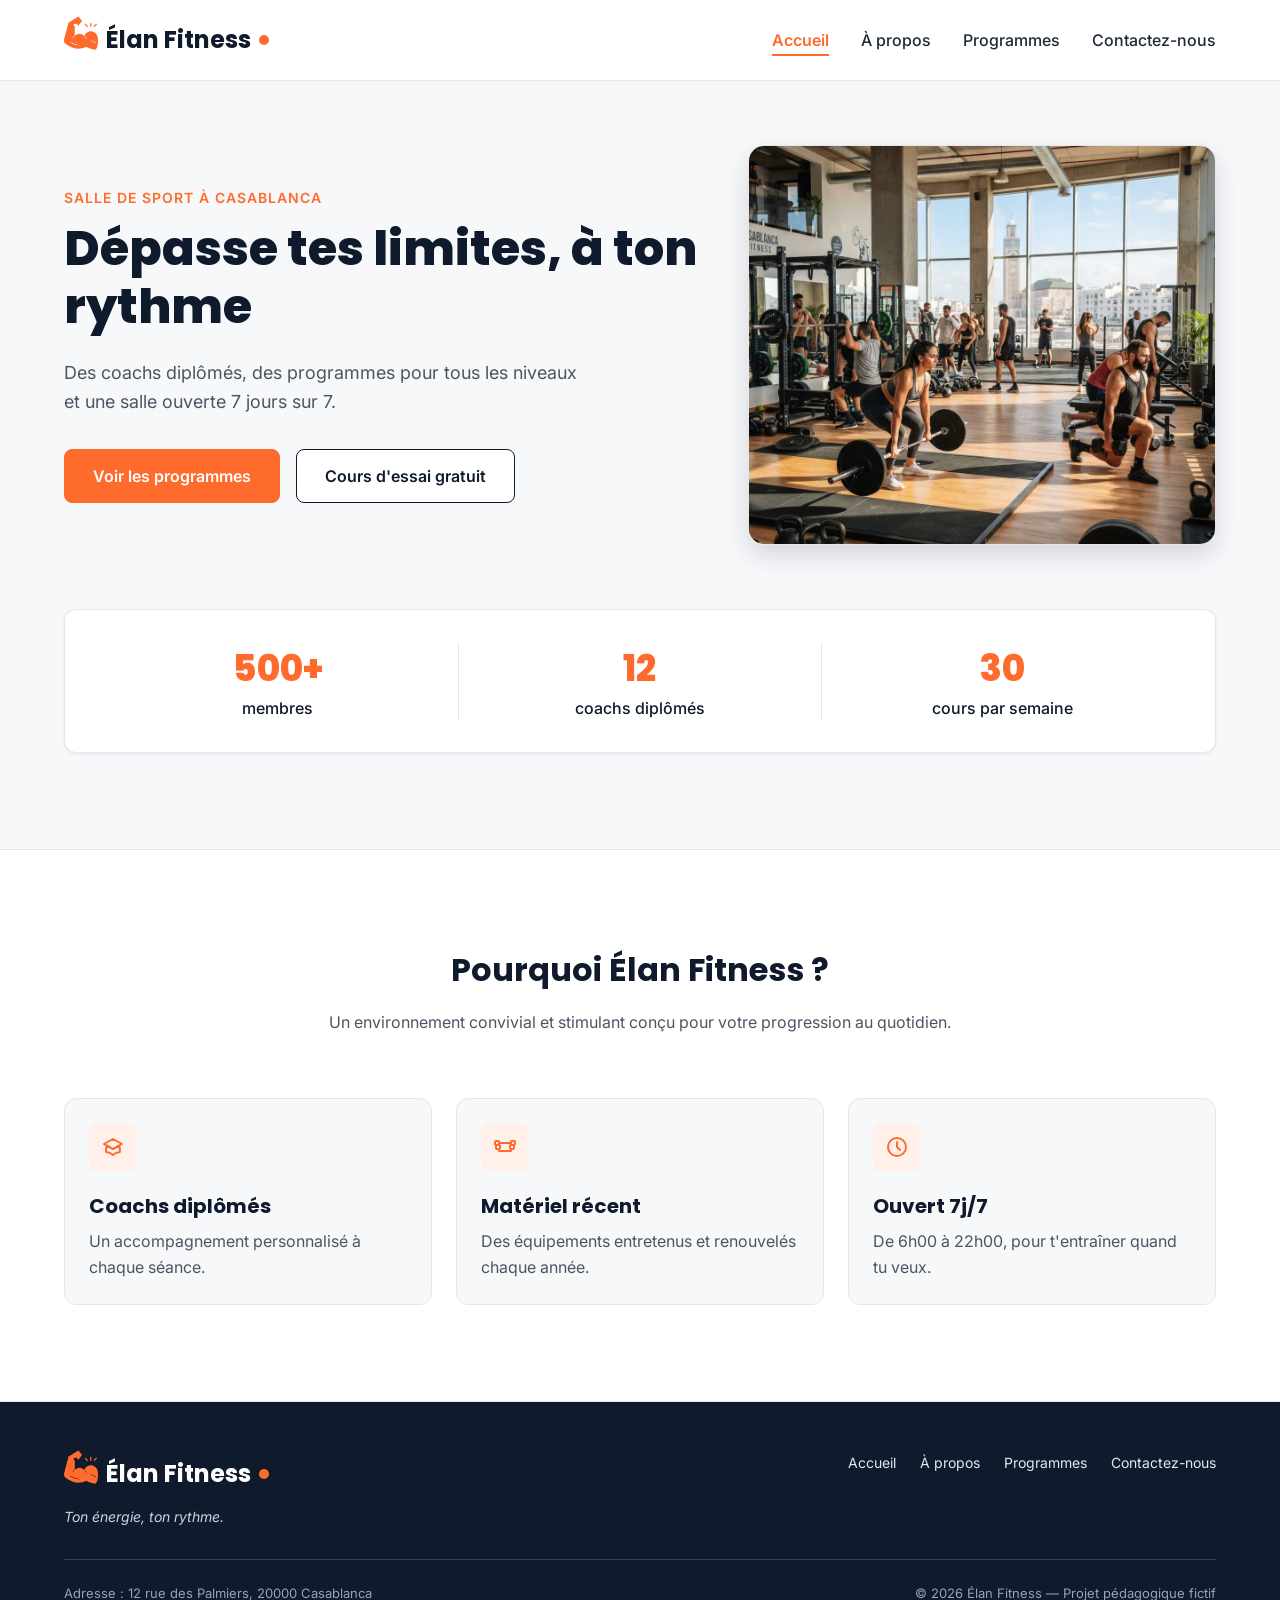
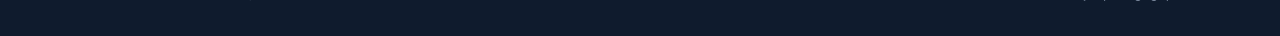
==== commit ca01f6de: "update: add logo to footer" ====
--- a/elan-fitness/index.html
+++ b/elan-fitness/index.html
@@ -117,7 +117,10 @@
     
                 <div class="pied-haut">
                     <div>
-                        <p class="logo logo-clair">Élan Fitness</p>
+                        <p class="logo logo-clair">
+                            <img class="logo-img" src="img/logo.png" alt="logo">
+                            Élan Fitness
+                        </p>
                         <p class="slogan">Ton énergie, ton rythme.</p>
                     </div>
     
